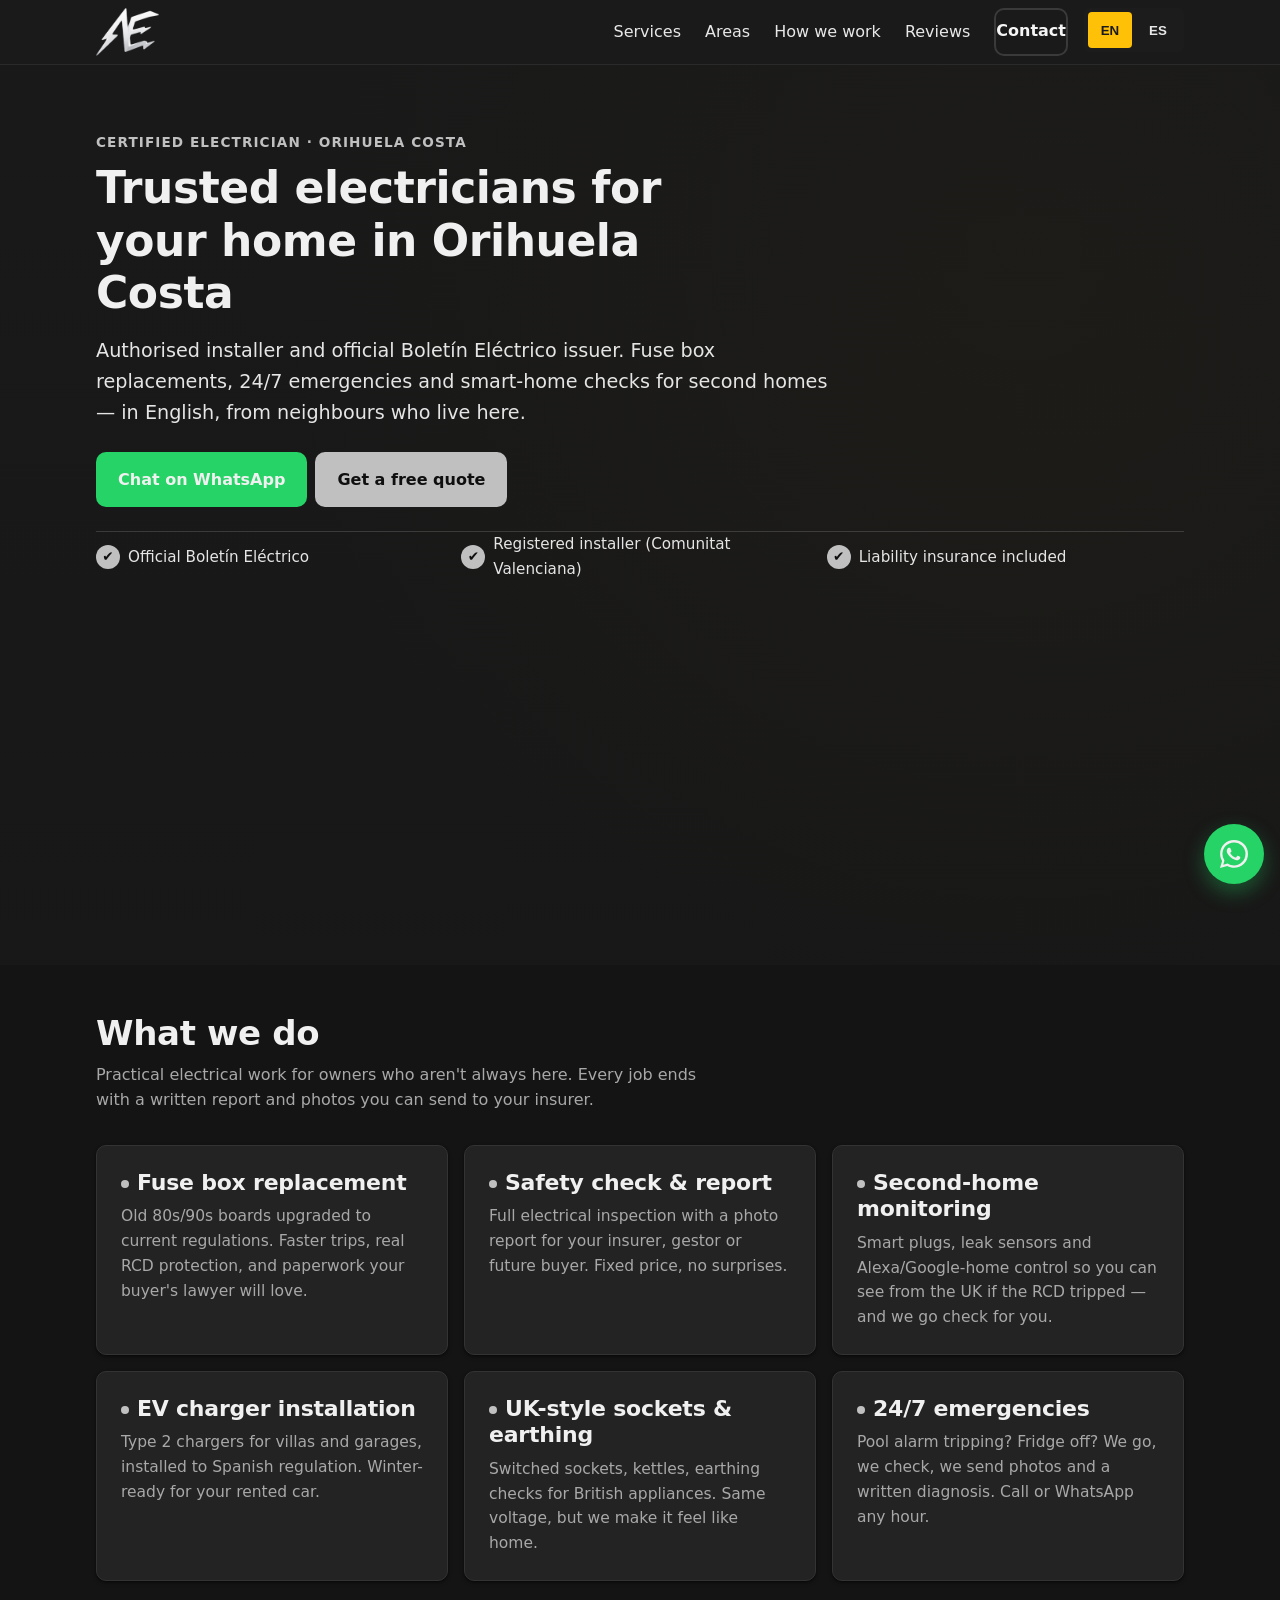
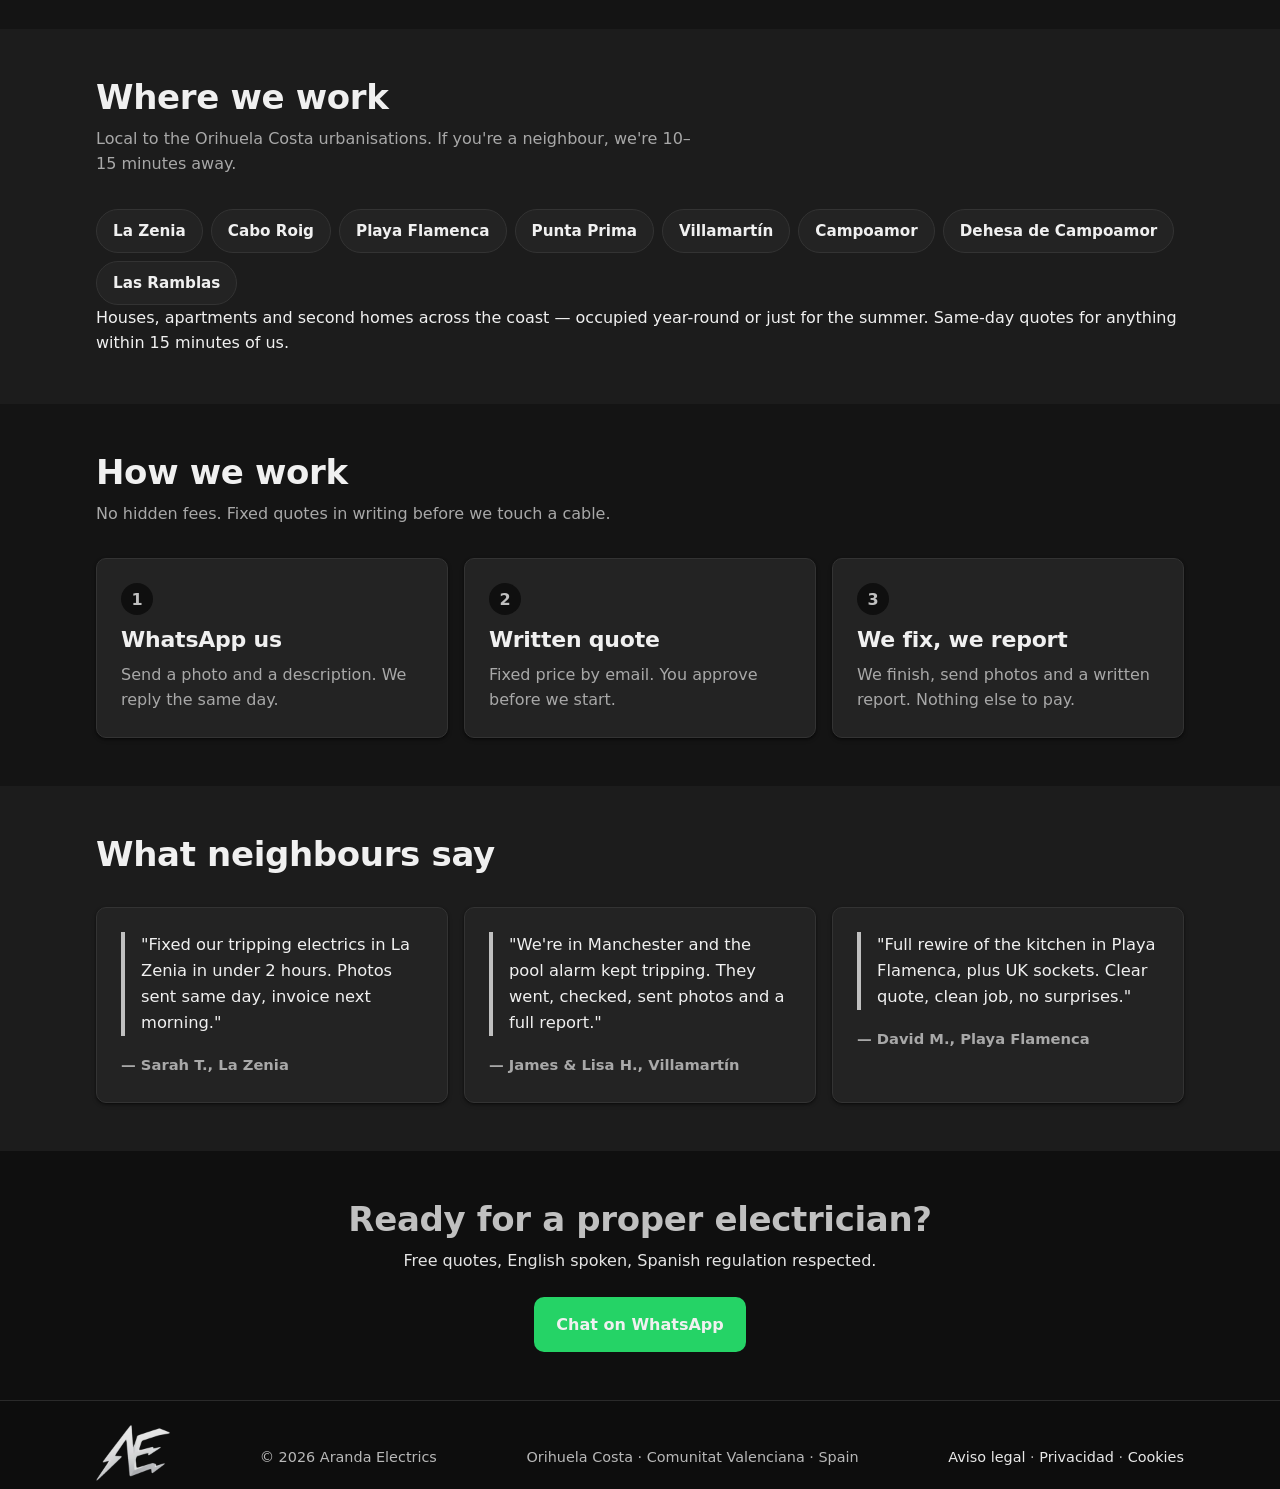
==== index.html @ 5e695c1e "1.0" ====
<!doctype html>
<html lang="en">
<head>
  <meta charset="utf-8">
  <meta name="viewport" content="width=device-width, initial-scale=1, viewport-fit=cover">
  <title>Aranda Electrics — Certified Electrician in Orihuela Costa</title>
  <meta name="description" content="Authorised electrician in Orihuela Costa. Boletín Eléctrico, fuse box replacement, 24/7 emergencies and smart-home checks for second homes. WhatsApp for a free quote.">
  <meta name="theme-color" content="#1A1A1A">
  <meta name="apple-mobile-web-app-capable" content="yes">
  <meta name="apple-mobile-web-app-status-bar-style" content="black-translucent">
  <meta name="apple-mobile-web-app-title" content="Aranda Electrics">
  <link rel="manifest" href="/manifest.webmanifest">
  <link rel="apple-touch-icon" href="/icons/apple-touch-icon.png">
  <link rel="icon" type="image/png" sizes="32x32" href="/assets/img/favicon-32.png">
  <link rel="icon" type="image/png" sizes="16x16" href="/assets/img/favicon-16.png">
  <link rel="icon" type="image/png" sizes="192x192" href="/assets/img/favicon-192.png">
  <link rel="icon" type="image/png" sizes="512x512" href="/assets/img/favicon-512.png">
  <link rel="canonical" href="https://arandaelectrics.com/">
  <link rel="alternate" hreflang="en" href="https://arandaelectrics.com/">
  <link rel="alternate" hreflang="es" href="https://arandaelectrics.com/es/">
  <link rel="alternate" hreflang="x-default" href="https://arandaelectrics.com/">
  <meta property="og:type" content="website">
  <meta property="og:title" content="Aranda Electrics — Certified Electrician in Orihuela Costa">
  <meta property="og:description" content="Boletín Eléctrico, fuse box replacement and 24/7 emergencies. Serving La Zenia, Cabo Roig, Playa Flamenca and more.">
  <meta property="og:url" content="https://arandaelectrics.com/">
  <link rel="stylesheet" href="css/styles.css">
</head>
<body>
  <a class="skip-link" href="#main" data-i18n="skip">Skip to content</a>
  <header class="site-header" role="banner">
    <div class="container header-inner">
      <a class="logo" href="/" aria-label="Aranda Electrics — home">
        <img class="logo-img" src="assets/img/logo-header.png" alt="Aranda Electrics" width="120" height="91" decoding="async">
      </a>
      <button class="menu-toggle" type="button" aria-expanded="false" aria-controls="primary-nav" aria-label="Toggle menu">
        <span class="menu-bar"></span><span class="menu-bar"></span><span class="menu-bar"></span>
      </button>
      <nav id="primary-nav" class="primary-nav" aria-label="Primary">
        <ul role="list">
          <li><a href="#services" data-i18n="nav.services">Services</a></li>
          <li><a href="#areas" data-i18n="nav.areas">Areas</a></li>
          <li><a href="#process" data-i18n="nav.process">How we work</a></li>
          <li><a href="#reviews" data-i18n="nav.reviews">Reviews</a></li>
          <li><a href="pages/contact.html" class="btn btn-outline" data-i18n="nav.contact">Contact</a></li>
        </ul>
        <div class="lang-switch" role="group" aria-label="Language">
          <button type="button" data-lang="en" class="is-active" aria-pressed="true">EN</button>
          <button type="button" data-lang="es" aria-pressed="false">ES</button>
        </div>
      </nav>
    </div>
  </header>
  <main id="main" role="main">
    <!-- HERO + CERTIFICACIONES ABOVE THE FOLD -->
        <section class="hero" aria-labelledby="hero-title">
      <div class="container hero-inner">
        <p class="eyebrow" data-i18n="hero.eyebrow">Certified electrician · Orihuela Costa · English spoken</p>
        <h1 id="hero-title" data-i18n="hero.title">Second home empty for months? Don&rsquo;t let the electrics surprise you.</h1>
        <p class="lead" data-i18n="hero.lead">
          Authorised installer and official <strong>Boletín Eléctrico</strong> issuer on the Orihuela Costa. Fuse box upgrades, 24/7 emergencies and smart-home checks for owners who aren&rsquo;t here — we fix it, and you get photos and a written report the same day.
        </p>
        <div class="hero-cta">
          <a class="btn btn-whatsapp" href="https://wa.me/34622099576?text=Hi%20Aranda%20Electrics%2C%20I%27d%20like%20a%20quote" target="_blank" rel="noopener" data-i18n="hero.ctaWhatsapp">Chat on WhatsApp</a>
          <a class="btn btn-primary" href="pages/contact.html" data-i18n="hero.ctaQuote">Get a free quote</a>
        </div>
        <ul class="certs" role="list" aria-label="Certifications">
          <li class="cert">
            <span class="cert-icon" aria-hidden="true">✔</span>
            <span data-i18n="certs.boletin">Official Boletín Eléctrico</span>
          </li>
          <li class="cert">
            <span class="cert-icon" aria-hidden="true">✔</span>
            <span data-i18n="certs.autonomo">Registered installer (Comunitat Valenciana)</span>
          </li>
          <li class="cert">
            <span class="cert-icon" aria-hidden="true">✔</span>
            <span data-i18n="certs.rc">Liability insurance included</span>
          </li>
        </ul>
      </div>
    </section>

    <!-- SERVICIOS -->
    <section id="services" class="section" aria-labelledby="services-title">
      <div class="container">
        <header class="section-head">
          <h2 id="services-title" data-i18n="services.title">What we do</h2>
          <p data-i18n="services.lead">Practical electrical work for owners who aren't always here. Every job ends with a written report and photos you can send to your insurer.</p>
        </header>
        <div class="grid grid-3">
          <article class="card">
            <h3 data-i18n="services.1.title">Fuse box replacement</h3>
            <p data-i18n="services.1.body">Old 80s/90s boards upgraded to current regulations. Faster trips, real RCD protection, and paperwork your buyer's lawyer will love.</p>
          </article>
          <article class="card">
            <h3 data-i18n="services.2.title">Safety check &amp; report</h3>
            <p data-i18n="services.2.body">Full electrical inspection with a photo report for your insurer, gestor or future buyer. Fixed price, no surprises.</p>
          </article>
          <article class="card">
            <h3 data-i18n="services.3.title">Second-home monitoring</h3>
            <p data-i18n="services.3.body">Smart plugs, leak sensors and alexa/google-home control so you can see from the UK if the RCD tripped — and we go check for you.</p>
          </article>
          <article class="card">
            <h3 data-i18n="services.4.title">EV charger installation</h3>
            <p data-i18n="services.4.body">Type 2 chargers for villas and garages, installed to Spanish regulation. Winter-ready for your rented car.</p>
          </article>
          <article class="card">
            <h3 data-i18n="services.5.title">UK-style sockets &amp; earthing</h3>
            <p data-i18n="services.5.body">Switched sockets, kettles, earthing checks for British appliances. Same voltage, but we make it feel like home.</p>
          </article>
          <article class="card">
            <h3 data-i18n="services.6.title">24/7 emergencies</h3>
            <p data-i18n="services.6.body">Pool alarm tripping? Fridge off? We go, we check, we send photos and a written diagnosis. Call or WhatsApp any hour.</p>
          </article>
        </div>
      </div>
    </section>
    <!-- ÁREAS -->
    <section id="areas" class="section section-alt" aria-labelledby="areas-title">
      <div class="container">
        <header class="section-head">
          <h2 id="areas-title" data-i18n="areas.title">Where we work</h2>
          <p data-i18n="areas.lead">Local to the Orihuela Costa urbanisations. If you're a neighbour, we're 10–15 minutes away.</p>
        </header>
        <ul class="area-chips" role="list">
          <li><span class="chip" data-i18n="areas.1">La Zenia</span></li>
          <li><span class="chip" data-i18n="areas.2">Cabo Roig</span></li>
          <li><span class="chip" data-i18n="areas.3">Playa Flamenca</span></li>
          <li><span class="chip" data-i18n="areas.4">Punta Prima</span></li>
          <li><span class="chip" data-i18n="areas.5">Villamartín</span></li>
          <li><span class="chip" data-i18n="areas.6">Campoamor</span></li>
          <li><span class="chip" data-i18n="areas.7">Dehesa de Campoamor</span></li>
          <li><span class="chip" data-i18n="areas.8">Las Ramblas</span></li>
        </ul>
        <p class="areas-support" data-i18n="areas.support">Houses, apartments and second homes across the coast — occupied year-round or just for the summer. Same-day quotes for anything within 15 minutes of us.</p>
      </div>
    </section>
    <!-- PROCESO -->
    <section id="process" class="section" aria-labelledby="process-title">
      <div class="container">
        <header class="section-head">
          <h2 id="process-title" data-i18n="process.title">How we work</h2>
          <p data-i18n="process.lead">No hidden fees. Fixed quotes in writing before we touch a cable.</p>
        </header>
        <ol class="steps">
          <li>
            <span class="step-num" aria-hidden="true">1</span>
            <h3 data-i18n="process.1.title">WhatsApp us</h3>
            <p data-i18n="process.1.body">Send a photo and a description. We reply the same day.</p>
          </li>
          <li>
            <span class="step-num" aria-hidden="true">2</span>
            <h3 data-i18n="process.2.title">Written quote</h3>
            <p data-i18n="process.2.body">Fixed price by email. You approve before we start.</p>
          </li>
          <li>
            <span class="step-num" aria-hidden="true">3</span>
            <h3 data-i18n="process.3.title">We fix, we report</h3>
            <p data-i18n="process.3.body">We finish, send photos and a written report. Nothing else to pay.</p>
          </li>
        </ol>
      </div>
    </section>
    <!-- TESTIMONIOS -->
    <section id="reviews" class="section section-alt" aria-labelledby="reviews-title">
      <div class="container">
        <header class="section-head">
          <h2 id="reviews-title" data-i18n="reviews.title">What neighbours say</h2>
        </header>
        <div class="grid grid-3">
          <article class="testimonial">
            <blockquote>"Fixed our tripping electrics in La Zenia in under 2 hours. Photos sent same day, invoice next morning."</blockquote>
            <footer><cite>— Sarah T., La Zenia</cite></footer>
          </article>
          <article class="testimonial">
            <blockquote>"We're in Manchester and the pool alarm kept tripping. They went, checked, sent photos and a full report."</blockquote>
            <footer><cite>— James &amp; Lisa H., Villamartín</cite></footer>
          </article>
          <article class="testimonial">
            <blockquote>"Full rewire of the kitchen in Playa Flamenca, plus UK sockets. Clear quote, clean job, no surprises."</blockquote>
            <footer><cite>— David M., Playa Flamenca</cite></footer>
          </article>
        </div>
      </div>
    </section>
    <!-- CTA FINAL -->
    <section class="section cta-band" aria-labelledby="cta-title">
      <div class="container cta-inner">
        <h2 id="cta-title" data-i18n="cta.title">Ready for a proper electrician?</h2>
        <p data-i18n="cta.lead">Free quotes, English spoken, Spanish regulation respected.</p>
        <a class="btn btn-whatsapp" href="https://wa.me/34622099576?text=Hi%20Aranda%20Electrics" target="_blank" rel="noopener" data-i18n="cta.whatsapp">Chat on WhatsApp</a>
      </div>
    </section>
  </main>
  <footer class="site-footer" role="contentinfo">
    <div class="container footer-inner">
        <img class="footer-logo" src="assets/img/logo-footer.png" alt="Aranda Electrics" width="168" height="127" loading="lazy" decoding="async">
      <p>&copy; <span id="year"></span> Aranda Electrics</p>
      <p data-i18n="footer.legal">Orihuela Costa · Comunitat Valenciana · Spain</p>
      <p class="footer-legal">
        <a href="pages/legal.html">Aviso legal</a> ·
        <a href="pages/privacy.html">Privacidad</a> ·
        <a href="pages/cookies.html">Cookies</a>
      </p>
    </div>
  </footer>
  <!-- Botón flotante WhatsApp (visible siempre) -->
  <a class="wa-float" href="https://wa.me/34622099576?text=Hi%20Aranda%20Electrics" target="_blank" rel="noopener" aria-label="Chat on WhatsApp">
    <svg viewBox="0 0 24 24" width="28" height="28" aria-hidden="true"><path fill="currentColor" d="M20.5 3.5A11.9 11.9 0 0 0 12 0C5.4 0 .1 5.3.1 11.9c0 2.1.6 4.2 1.7 6L0 24l6.3-1.7c1.7 1 3.7 1.5 5.7 1.5h.1c6.6 0 11.9-5.3 11.9-11.9 0-3.2-1.3-6.2-3.5-8.4zM12 21.8c-1.8 0-3.6-.5-5.1-1.4l-.4-.2-3.7 1 1-3.6-.2-.4a9.8 9.8 0 0 1-1.5-5.3c0-5.4 4.4-9.8 9.9-9.8 2.6 0 5.1 1 6.9 2.9a9.7 9.7 0 0 1 2.9 7c0 5.4-4.4 9.8-9.8 9.8zm5.4-7.3c-.3-.2-1.8-.9-2-1-.3-.1-.5-.2-.7.2s-.8 1-1 1.2c-.2.2-.4.2-.7.1-.3-.2-1.3-.5-2.4-1.5-.9-.8-1.5-1.8-1.7-2.1-.2-.3 0-.5.1-.6.1-.1.3-.4.5-.5.2-.2.2-.3.3-.5.1-.2 0-.4 0-.5 0-.1-.7-1.6-.9-2.2-.2-.6-.5-.5-.7-.5h-.6c-.2 0-.5.1-.8.4-.3.3-1 1-1 2.4 0 1.4 1 2.8 1.2 3 .2.2 2 3 4.8 4.2.7.3 1.2.5 1.6.6.7.2 1.3.2 1.8.1.6-.1 1.8-.7 2-1.4.2-.7.2-1.3.2-1.4-.1-.1-.3-.2-.6-.3z"/></svg>
  </a>
  <script src="js/i18n.js" defer></script>
  <script src="js/main.js" defer></script>
  <script type="application/ld+json">
  
  {
  "@context": "https://schema.org",
  "@type": "Electrician",
  "@id": "https://arandaelectrics.com/#business",
  "name": "Aranda Electrics",
  "url": "https://arandaelectrics.com",
  "logo": "https://arandaelectrics.com/assets/img/logo-header.png",
  "image": "https://arandaelectrics.com/assets/img/logo-header.png",
  "telephone": "+34600000000",
  "priceRange": "€€",
  "currenciesAccepted": "EUR",
  "paymentAccepted": "Cash, Credit Card, Bank Transfer",
  "address": {
    "@type": "PostalAddress",
    "addressLocality": "Orihuela Costa",
    "addressRegion": "Comunitat Valenciana",
    "addressCountry": "ES"
  },
  "areaServed": [
    {"@type": "Place", "name": "Orihuela Costa"},
    {"@type": "Place", "name": "La Zenia"},
    {"@type": "Place", "name": "Cabo Roig"},
    {"@type": "Place", "name": "Playa Flamenca"},
    {"@type": "Place", "name": "Punta Prima"},
    {"@type": "Place", "name": "Villamartín"},
    {"@type": "Place", "name": "Campoamor"},
    {"@type": "Place", "name": "Dehesa de Campoamor"},
    {"@type": "Place", "name": "Las Ramblas"}
  ],
  "openingHoursSpecification": [
    {
      "@type": "OpeningHoursSpecification",
      "dayOfWeek": ["Monday","Tuesday","Wednesday","Thursday","Friday","Saturday","Sunday"],
      "opens": "00:00",
      "closes": "23:59"
    }
  ],
  "hasOfferCatalog": {
    "@type": "OfferCatalog",
    "name": "Electrical services",
    "itemListElement": [
      {"@type": "Offer", "itemOffered": {"@type": "Service", "name": "Boletín Eléctrico (official electrical certificate)"}},
      {"@type": "Offer", "itemOffered": {"@type": "Service", "name": "Fuse box replacement and upgrades"}},
      {"@type": "Offer", "itemOffered": {"@type": "Service", "name": "24/7 emergency electrician"}},
      {"@type": "Offer", "itemOffered": {"@type": "Service", "name": "Smart-home installation and checks"}},
      {"@type": "Offer", "itemOffered": {"@type": "Service", "name": "Property checks for absent owners"}}
    ]
  },
  "sameAs": []
}
  
  </script>
</body>
</html>
---- css/styles.css ----
/* ========================================================
   Aranda Electrics — styles.css
   Mobile-first. Variables de color. Sin frameworks.
   ======================================================== */
/* ---------- RESET + TOKENS ---------- */
*, *::before, *::after { box-sizing: border-box; }
* { margin: 0; }
:root {
  /* Marca (acento metálico sobre carbón) */
  --brand-yellow: #C0C0C0;
  --brand-yellow-dark: #8C8C8C;
  --brand-carbon: #0F0F0F;
  --brand-carbon-2: #1A1A1A;
  /* Neutros (tema gris oscuro) */
  --c-bg: #141414;
  --c-bg-alt: #1C1C1C;
  --c-surface: #232323;
  --c-surface-2: #2A2A2A;
  --c-text: #F0F0F0;
  --c-text-muted: #A8A8A8;
  --c-border: #333333;
  --c-ink: #0E0E0E;
  /* Funcionales */
  --c-whatsapp: #25D366;
  --c-whatsapp-dark: #1EBE57;
  --c-error: #FF6B6B;
  /* Tipografía */
  --font-base: system-ui, -apple-system, "Segoe UI", Roboto, "Helvetica Neue", Arial, sans-serif;
  --fs-h1: clamp(1.75rem, 1.2rem + 2.4vw, 2.75rem);
  --fs-h2: clamp(1.5rem, 1.1rem + 1.6vw, 2.125rem);
  --fs-h3: clamp(1.125rem, 1rem + 0.65vw, 1.375rem);
  --fs-body: 1rem;
  --fs-lead: clamp(1.05rem, 1rem + 0.35vw, 1.2rem);
  --lh: 1.6;
  /* Espaciados */
  --space-1: 0.5rem;
  --space-2: 1rem;
  --space-3: 1.5rem;
  --space-4: 2rem;
  --space-5: 3rem;
  --space-6: 4rem;
  /* Layout */
  --radius: 10px;
  --radius-sm: 6px;
  --shadow-sm: 0 1px 2px rgba(0,0,0,.4), 0 2px 4px rgba(0,0,0,.3);
  --shadow-md: 0 4px 12px rgba(0,0,0,.5);
  --maxw: 1120px;
  /* Foco accesible (gris metálico) */
  --focus-ring: 0 0 0 3px rgba(192,192,192,.55);
}

html { scroll-behavior: smooth; }
body {
  font-family: var(--font-base);
  font-size: var(--fs-body);
  line-height: var(--lh);
  color: var(--c-text);
  background: var(--c-bg);
  -webkit-font-smoothing: antialiased;
}
img, svg { display: block; max-width: 100%; height: auto; }
h1, h2, h3 { line-height: 1.2; letter-spacing: -0.01em; }
h1 { font-size: var(--fs-h1); }
h2 { font-size: var(--fs-h2); }
h3 { font-size: var(--fs-h3); }
a { color: inherit; text-decoration: none; }
a:hover { text-decoration: underline; }
ul[role="list"], ol[role="list"] { list-style: none; padding: 0; }
/* ---------- ACCESIBILIDAD ---------- */
.skip-link {
  position: absolute; left: -999px; top: 0;
  background: var(--brand-carbon); color: var(--c-text);
  padding: .75rem 1rem; z-index: 100;
  border-radius: 0 0 var(--radius-sm) 0;
}
.skip-link:focus { left: 0; }
:focus-visible {
  outline: none;
  box-shadow: var(--focus-ring);
  border-radius: var(--radius-sm);
}
@media (prefers-reduced-motion: reduce) {
  *, *::before, *::after {
    animation-duration: 0.001ms !important;
    transition-duration: 0.001ms !important;
    scroll-behavior: auto !important;
  }
}
/* ---------- LAYOUT ---------- */
.container {
  width: 100%;
  max-width: var(--maxw);
  padding: 0 var(--space-2);
  margin: 0 auto;
}
.section { padding: var(--space-5) 0; }
.section-alt { background: var(--c-bg-alt); }
.section-head { margin-bottom: var(--space-4); }
.section-head h2 { margin-bottom: var(--space-1); }
.section-head p { color: var(--c-text-muted); max-width: 60ch; }
/* ---------- HEADER ---------- */
.site-header {
  position: sticky; top: 0; z-index: 50;
  background: var(--c-surface);
  border-bottom: 1px solid var(--c-border);
}
.header-inner {
  display: flex; align-items: center; justify-content: space-between;
  gap: var(--space-2);
  min-height: 64px;
}
.logo {
  display: inline-flex; align-items: center; gap: .5rem;
  color: var(--c-text); text-decoration: none;
}
.logo-text { font-size: 1.05rem; letter-spacing: -0.01em; }
.logo-text strong { font-weight: 700; }
.logo:hover { text-decoration: none; }
.menu-toggle {
  display: inline-flex; flex-direction: column; justify-content: center; gap: 4px;
  width: 44px; height: 44px;
  background: var(--c-surface); border: 1px solid var(--c-border); border-radius: var(--radius-sm);
  cursor: pointer; padding: 0 10px;
}
.menu-bar { display: block; height: 2px; background: var(--c-text); border-radius: 1px; }
.menu-toggle[aria-expanded="true"] .menu-bar:nth-child(1) { transform: translateY(6px) rotate(45deg); }
.menu-toggle[aria-expanded="true"] .menu-bar:nth-child(2) { opacity: 0; }
.menu-toggle[aria-expanded="true"] .menu-bar:nth-child(3) { transform: translateY(-6px) rotate(-45deg); }
.primary-nav {
  display: none;
  flex-direction: column; gap: var(--space-2);
  padding: var(--space-2) 0;
  border-top: 1px solid var(--c-border);
}
.primary-nav.is-open { display: flex; }
.primary-nav ul { display: flex; flex-direction: column; gap: var(--space-1); }
.primary-nav a { padding: .6rem .25rem; display: block; }
.lang-switch {
  display: inline-flex; gap: .25rem; padding: .25rem;
  background: var(--c-bg-alt); border-radius: var(--radius-sm); align-self: flex-start;
}
.lang-switch button {
  min-width: 44px; min-height: 36px; padding: 0 .5rem;
  border: none; background: transparent; font-weight: 600; cursor: pointer;
  border-radius: 4px; color: var(--c-text-muted);
}
.lang-switch button[aria-pressed="true"] {
  background: var(--brand-carbon); color: var(--brand-yellow);
}
@media (min-width: 960px) {
  .menu-toggle { display: none; }
  .primary-nav {
    display: flex !important; flex-direction: row; align-items: center;
    border-top: 0; padding: 0;
  }
  .primary-nav ul { flex-direction: row; gap: var(--space-3); align-items: center; }
  .primary-nav a { padding: .5rem 0; }
}
/* ---------- HERO ---------- */
.hero {
  background:
    linear-gradient(180deg, rgba(26,26,26,.92), rgba(26,26,26,.78)),
    radial-gradient(circle at 80% 20%, rgba(255,193,7,.15), transparent 60%),
    var(--brand-carbon);
  color: var(--c-text);
  padding: var(--space-5) 0 var(--space-5);
}
.eyebrow {
  display: inline-block;
  font-size: .85rem; font-weight: 600; letter-spacing: .08em; text-transform: uppercase;
  color: var(--brand-yellow);
  margin-bottom: var(--space-1);
}
.hero h1 { max-width: 22ch; margin-bottom: var(--space-2); }
.lead {
  font-size: var(--fs-lead);
  color: #E5E5E5;
  max-width: 60ch;
  margin-bottom: var(--space-3);
}
.lead strong { color: var(--brand-yellow); }
.hero-cta {
  display: flex; flex-wrap: wrap; gap: var(--space-1);
  margin-bottom: var(--space-3);
}
.certs {
  display: grid; gap: var(--space-1);
  padding-top: var(--space-3);
  border-top: 1px solid rgba(255,255,255,.15);
}
.cert {
  display: flex; align-items: center; gap: .5rem;
  color: #E5E5E5; font-size: .95rem;
}
.cert-icon {
  display: inline-flex; align-items: center; justify-content: center;
  width: 24px; height: 24px; border-radius: 50%;
  background: var(--brand-yellow); color: var(--brand-carbon);
  font-size: .85rem; font-weight: 700; flex: 0 0 24px;
}
@media (min-width: 640px) {
  .certs { grid-template-columns: repeat(3, 1fr); }
}
@media (min-width: 960px) {
  .hero { padding: var(--space-6) 0; }
}
/* ---------- BOTONES ---------- */
.btn {
  display: inline-flex; align-items: center; justify-content: center;
  min-height: 48px; padding: .8rem 1.25rem;
  border-radius: var(--radius);
  font-weight: 700; font-size: 1rem;
  border: 2px solid transparent;
  cursor: pointer;
  transition: transform .12s ease, background .12s ease, color .12s ease;
  text-decoration: none;
}
.btn:hover { text-decoration: none; transform: translateY(-1px); }
.btn-primary {
  background: var(--brand-yellow);
  color: var(--brand-carbon);
}
.btn-primary:hover { background: var(--brand-yellow-dark); }
.btn-whatsapp {
  background: var(--c-whatsapp);
  color: var(--c-text);
}
.btn-whatsapp:hover { background: var(--c-whatsapp-dark); }
.btn-outline {
  background: transparent; color: var(--c-text);
  border-color: var(--c-border);
}
.btn-outline:hover { border-color: var(--c-text); }
/* ---------- CARDS (Servicios) ---------- */
.grid { display: grid; gap: var(--space-2); }
.grid-3 { grid-template-columns: 1fr; }
@media (min-width: 640px) { .grid-3 { grid-template-columns: repeat(2, 1fr); } }
@media (min-width: 960px) { .grid-3 { grid-template-columns: repeat(3, 1fr); } }
.card {
  background: var(--c-surface);
  border: 1px solid var(--c-border);
  border-radius: var(--radius);
  padding: var(--space-3);
  box-shadow: var(--shadow-sm);
  transition: box-shadow .15s ease, transform .15s ease;
}
.card:hover { box-shadow: var(--shadow-md); transform: translateY(-2px); }
.card h3 { margin-bottom: var(--space-1); }
.card p { color: var(--c-text-muted); font-size: .97rem; }
.card h3::before {
  content: ""; display: inline-block;
  width: 8px; height: 8px; border-radius: 50%;
  background: var(--brand-yellow);
  margin-right: .5rem; vertical-align: middle;
}
/* ---------- CHIPS (Áreas) ---------- */
.area-chips {
  display: flex; flex-wrap: wrap; gap: var(--space-1);
}
.chip {
  display: inline-block; padding: .55rem 1rem;
  background: var(--c-surface); border: 1px solid var(--c-border);
  border-radius: 999px; font-size: .95rem; font-weight: 600;
  color: var(--c-text);
}
/* ---------- STEPS (Proceso) ---------- */
.steps {
  display: grid; gap: var(--space-2);
  list-style: none; padding: 0;
  counter-reset: step;
}
.steps li {
  position: relative;
  background: var(--c-surface); border: 1px solid var(--c-border);
  border-radius: var(--radius); padding: var(--space-3);
  box-shadow: var(--shadow-sm);
}
.step-num {
  display: inline-flex; align-items: center; justify-content: center;
  width: 32px; height: 32px; border-radius: 50%;
  background: var(--brand-carbon); color: var(--brand-yellow);
  font-weight: 700; margin-bottom: var(--space-1);
}
.steps h3 { margin: .25rem 0 var(--space-1); }
.steps p { color: var(--c-text-muted); }
@media (min-width: 960px) { .steps { grid-template-columns: repeat(3, 1fr); } }
/* ---------- TESTIMONIOS ---------- */
.testimonial {
  background: var(--c-surface); border: 1px solid var(--c-border);
  border-radius: var(--radius); padding: var(--space-3);
  box-shadow: var(--shadow-sm);
}
.testimonial blockquote {
  font-size: 1.02rem; color: var(--c-text);
  margin: 0 0 var(--space-2);
  padding-left: var(--space-2);
  border-left: 4px solid var(--brand-yellow);
}
.testimonial cite {
  font-style: normal; font-weight: 600; color: var(--c-text-muted); font-size: .92rem;
}
/* ---------- CTA BAND ---------- */
.cta-band {
  background: var(--brand-carbon); color: var(--c-text);
  text-align: center;
}
.cta-band h2 { color: var(--brand-yellow); margin-bottom: var(--space-1); }
.cta-band p { color: #E5E5E5; margin-bottom: var(--space-3); }
/* ---------- FOOTER ---------- */
.site-footer {
  background: #111; color: #CCC;
  padding: var(--space-3) 0;
  font-size: .9rem;
}
.footer-inner {
  display: flex; flex-wrap: wrap; gap: var(--space-1);
  align-items: center; justify-content: space-between;
}
/* ---------- WHATSAPP FLOTANTE ---------- */
.wa-float {
  position: fixed; right: 1rem; bottom: 1rem; z-index: 60;
  width: 60px; height: 60px; border-radius: 50%;
  background: var(--c-whatsapp); color: var(--c-text);
  display: inline-flex; align-items: center; justify-content: center;
  box-shadow: 0 8px 20px rgba(37,211,102,.35), 0 2px 6px rgba(0,0,0,.2);
  transition: transform .15s ease, background .15s ease;
}
.wa-float:hover { transform: scale(1.06); background: var(--c-whatsapp-dark); text-decoration: none; }
.wa-float:focus-visible { box-shadow: 0 0 0 4px rgba(37,211,102,.5); }
/* ---------- UTILIDADES ---------- */
.visually-hidden {
  position: absolute !important; width: 1px; height: 1px;
  padding: 0; margin: -1px; overflow: hidden; clip: rect(0,0,0,0);
  white-space: nowrap; border: 0;
}
/* ========================================================
   CONTACTO — formulario + layout
   ======================================================== */
.contact-layout {
  display: grid;
  gap: var(--space-3);
  align-items: start;
}
@media (min-width: 960px) {
  .contact-layout {
    grid-template-columns: 1fr 380px;
  }
  /* Form a la izq, quick-contact a la derecha */
  .contact-form { grid-column: 1; }
  .contact-quick { grid-column: 2; grid-row: 1; }
}
/* --- Bloque rápido (WhatsApp / llamar) --- */
.contact-quick {
  background: var(--c-bg-alt);
  border: 1px solid var(--c-border);
  border-radius: var(--radius);
  padding: var(--space-3);
  display: flex;
  flex-direction: column;
  gap: var(--space-2);
}
.contact-quick h2 { font-size: 1.15rem; margin-bottom: var(--space-1); }
.contact-big-btn { width: 100%; min-height: 52px; }
.contact-note {
  margin-top: var(--space-1);
  font-size: .9rem;
  color: var(--c-text-muted);
  text-align: center;
}
/* --- Formulario --- */
.contact-form {
  background: var(--c-surface);
  border: 1px solid var(--c-border);
  border-radius: var(--radius);
  padding: var(--space-3);
  box-shadow: var(--shadow-sm);
  display: flex;
  flex-direction: column;
  gap: var(--space-2);
}
.form-row {
  display: grid;
  gap: var(--space-2);
  grid-template-columns: 1fr;
}
@media (min-width: 640px) {
  .form-row { grid-template-columns: 1fr 1fr; }
}
.form-field {
  display: flex;
  flex-direction: column;
  gap: .35rem;
}
.form-field label {
  font-weight: 600;
  font-size: .95rem;
  color: var(--c-text);
}
.form-field input,
.form-field select,
.form-field textarea {
  width: 100%;
  min-height: 44px;
  padding: .7rem .85rem;
  border: 1px solid var(--c-border);
  border-radius: var(--radius-sm);
  font: inherit;
  font-size: 1rem;
  color: var(--c-text);
  background: var(--c-surface);
  transition: border-color .12s ease, box-shadow .12s ease;
}
.form-field textarea { min-height: 120px; resize: vertical; }
.form-field input:focus,
.form-field select:focus,
.form-field textarea:focus {
  outline: none;
  border-color: var(--brand-carbon);
  box-shadow: var(--focus-ring);
}
/* Estado inválido */
.form-field input.is-invalid,
.form-field select.is-invalid,
.form-field textarea.is-invalid {
  border-color: var(--c-error);
  background: #2A1A1A;
}
.form-field input.is-invalid:focus,
.form-field select.is-invalid:focus,
.form-field textarea.is-invalid:focus {
  box-shadow: 0 0 0 3px rgba(198,40,40,.35);
}
.form-error {
  color: var(--c-error);
  font-size: .85rem;
  font-weight: 600;
}
.form-hint {
  color: var(--c-text-muted);
  font-size: .85rem;
}
/* Status + submit */
.form-status {
  min-height: 1.2em;
  font-size: .95rem;
  color: var(--c-text);
}
.form-status:empty { display: none; }
.form-submit {
  align-self: flex-start;
}
.form-legal {
  font-size: .82rem;
  color: var(--c-text-muted);
}
/* ========================================================
   HEADER OSCURO — alineado con logo metálico
   ======================================================== */
.site-header {
  background: #1A1A1A;
  color: #F5F5F5;
  border-bottom: 1px solid #2A2A2A;
}
.site-header .logo { color: #F5F5F5; }
.site-header .logo-text { color: #F5F5F5; }
.site-header .logo-text strong { color: #FFFFFF; }
/* El logo ahora es <img>, no <svg> inline */
.site-header .logo-img {
  display: block;
  height: 40px;
  width: auto;
}
@media (min-width: 640px) {
  .site-header .logo-img { height: 48px; }
}
/* Nav links claros */
.site-header .primary-nav a {
  color: #E8E8E8;
}
.site-header .primary-nav a:hover,
.site-header .primary-nav a:focus-visible {
  color: #FFC107;
}
/* Botón "Contact" del header: outline claro → amarillo al hover */
.site-header .primary-nav .btn-outline {
  border-color: #3A3A3A;
  color: #F5F5F5;
  background: transparent;
}
.site-header .primary-nav .btn-outline:hover,
.site-header .primary-nav .btn-outline:focus-visible {
  background: #FFC107;
  color: #1A1A1A;
  border-color: #FFC107;
}
/* Hamburger en blanco */
.site-header .menu-toggle { color: #F5F5F5; }
.site-header .menu-toggle .menu-bar { background: currentColor; }
/* Lang switch sobre oscuro */
.site-header .lang-switch { border-color: #3A3A3A; }
.site-header .lang-switch button {
  color: #E8E8E8;
  background: transparent;
}
.site-header .lang-switch button:hover { color: #FFC107; }
.site-header .lang-switch button.is-active {
  background: #FFC107;
  color: #1A1A1A;
}
/* Foco visible sobre header oscuro */
.site-header a:focus-visible,
.site-header button:focus-visible {
  outline: 2px solid #FFC107;
  outline-offset: 3px;
  box-shadow: none;
}
/* Panel móvil desplegado: fondo coherente (oscuro) */
@media (max-width: 959px) {
  .site-header .primary-nav.is-open {
    background: #1A1A1A;
    border-top: 1px solid #2A2A2A;
  }
}
/* Footer negro + logo metálico */
.site-footer {
  background: #0D0D0D;
  color: #B8B8B8;
  border-top: 1px solid #2A2A2A;
}
.site-footer .footer-logo {
  display: block;
  height: 56px;
  width: auto;
  margin-bottom: var(--space-1);
  opacity: .92;
}
.site-footer a { color: #E8E8E8; }
.site-footer a:hover,
.site-footer a:focus-visible { color: #FFC107; }
/* ============================================================
   MOBILE VANGUARD — overrides añadidos al final (idempotente)
   Safe-area, tap targets 44px, touch-action, iOS input zoom,
   hero 100dvh, scroll-padding con header sticky.
   Se puede borrar entero sin afectar al resto del CSS.
   ============================================================ */
/* 1. Feedback táctil limpio (sin flash azul al tocar en iOS/Android) */
a,
button,
.btn,
.chip,
.menu-toggle,
.lang-switch button {
  -webkit-tap-highlight-color: transparent;
  touch-action: manipulation;
}
/* 2. Safe-area iOS/notch: el header sticky respeta la barra de estado */
.site-header {
  padding-top: env(safe-area-inset-top, 0);
  padding-left: env(safe-area-inset-left, 0);
  padding-right: env(safe-area-inset-right, 0);
}
.site-footer {
  padding-bottom: env(safe-area-inset-bottom, 0);
  padding-left: env(safe-area-inset-left, 0);
  padding-right: env(safe-area-inset-right, 0);
}
/* 3. Saltos desde anclas: que el header sticky no tape el título */
html {
  scroll-padding-top: calc(64px + env(safe-area-inset-top, 0));
  -webkit-text-size-adjust: 100%;
  text-size-adjust: 100%;
}
/* 4. Inputs en iOS: forzar 16px para que NO haga auto-zoom al enfocar.
      El !important es el único justificado: si algún selector gana
      especificidad y baja a <16px, iOS rompe el layout con un zoom. */
.form-field input,
.form-field select,
.form-field textarea {
  font-size: 16px !important;
  min-height: 44px;
}
/* 5. Hero: 100dvh real (fallback 100vh para navegadores viejos) */
.hero {
  min-height: 100vh;
  min-height: 100dvh;
}
/* 6. En móvil (<640px): tap targets cómodos y legibles al pulgar */
@media (max-width: 639px) {
  /* Menú lateral: cada link con 44px de alto mínimo (Apple HIG / WCAG 2.5.5) */
  .primary-nav a {
    padding: .75rem 1rem;
    min-height: 44px;
    display: flex;
    align-items: center;
  }
  /* Botón hamburguesa: 44×44 táctil, sin tocar su diseño visual */
  .menu-toggle {
    min-width: 44px;
    min-height: 44px;
    display: inline-flex;
    align-items: center;
    justify-content: center;
    padding: .5rem;
  }
  /* Lang-switch: dos botones EN/ES con 44px de alto */
  .lang-switch button {
    min-height: 44px;
    min-width: 44px;
    padding: .5rem .75rem;
  }
  /* Botones principales: pulgar en movimiento */
  .btn {
    padding: .85rem 1.1rem;
    font-size: 1rem;
    min-height: 48px;
    display: inline-flex;
    align-items: center;
    justify-content: center;
  }
  /* Chips de áreas: cómodos de tocar si en algún momento son links */
  .chip {
    min-height: 36px;
    display: inline-flex;
    align-items: center;
    padding: .45rem .85rem;
  }
  /* H1 con más aire para leer en 6.1" sin apretar */
  .hero h1 {
    max-width: 20ch;
    line-height: 1.15;
  }
  /* CTAs del hero a todo el ancho: más conversion-friendly al pulgar */
  .hero-cta {
    display: flex;
    flex-direction: column;
    gap: .75rem;
  }
  .hero-cta .btn {
    width: 100%;
  }
}
/* ============================================================
   Bloque legal — <details> desplegable
   (datos del titular/responsable en legal.html y privacy.html)
   ============================================================ */
.legal-details {
  margin: var(--space-2) 0 var(--space-3);
  padding: var(--space-2) var(--space-3);
  background: var(--c-surface);
  border: 1px solid var(--c-border);
  border-radius: 8px;
  color: var(--c-text);
}
.legal-details > summary {
  /* Quitamos el triángulo por defecto solo cuando el navegador lo permite
     (list-style en summary está soportado en todos los modernos salvo Safari<15) */
  list-style: none;
  cursor: pointer;
  user-select: none;
  font-weight: 600;
  padding: var(--space-1) 0;
  position: relative;
  padding-left: 1.5rem;      /* espacio para la flecha custom */
  transition: color 120ms linear;
}
/* En Safari antiguos quitamos el triángulo con ::-webkit-details-marker */
.legal-details > summary::-webkit-details-marker { display: none; }
/* Flecha custom (triángulo rectángulo pintado con border) */
.legal-details > summary::before {
  content: "";
  position: absolute;
  left: 0;
  top: 50%;
  transform: translateY(-50%) rotate(0deg);
  width: 0;
  height: 0;
  border-top: 5px solid transparent;
  border-bottom: 5px solid transparent;
  border-left: 7px solid var(--c-text-muted);
  transition: transform 180ms ease, border-left-color 120ms linear;
}
/* Al abrir, la flecha rota 90° */
.legal-details[open] > summary::before {
  transform: translateY(-50%) rotate(90deg);
  border-left-color: var(--c-text);
}
/* Hover y foco visibles (accesibilidad) */
.legal-details > summary:hover { color: var(--c-text); }
.legal-details > summary:hover::before { border-left-color: var(--c-text); }
.legal-details > summary:focus-visible {
  outline: 2px solid var(--brand-yellow);
  outline-offset: 4px;
  border-radius: 4px;
}
/* Separación con el contenido desplegado */
.legal-details > ul,
.legal-details > ol {
  margin: var(--space-2) 0 0;
  padding-left: 1.5rem;
}
.legal-details > ul li,
.legal-details > ol li {
  margin-bottom: var(--space-1);
}
/* Respeto a usuarios con reduce-motion: sin transición de flecha */
@media (prefers-reduced-motion: reduce) {
  .legal-details > summary,
  .legal-details > summary::before {
    transition: none;
  }
}
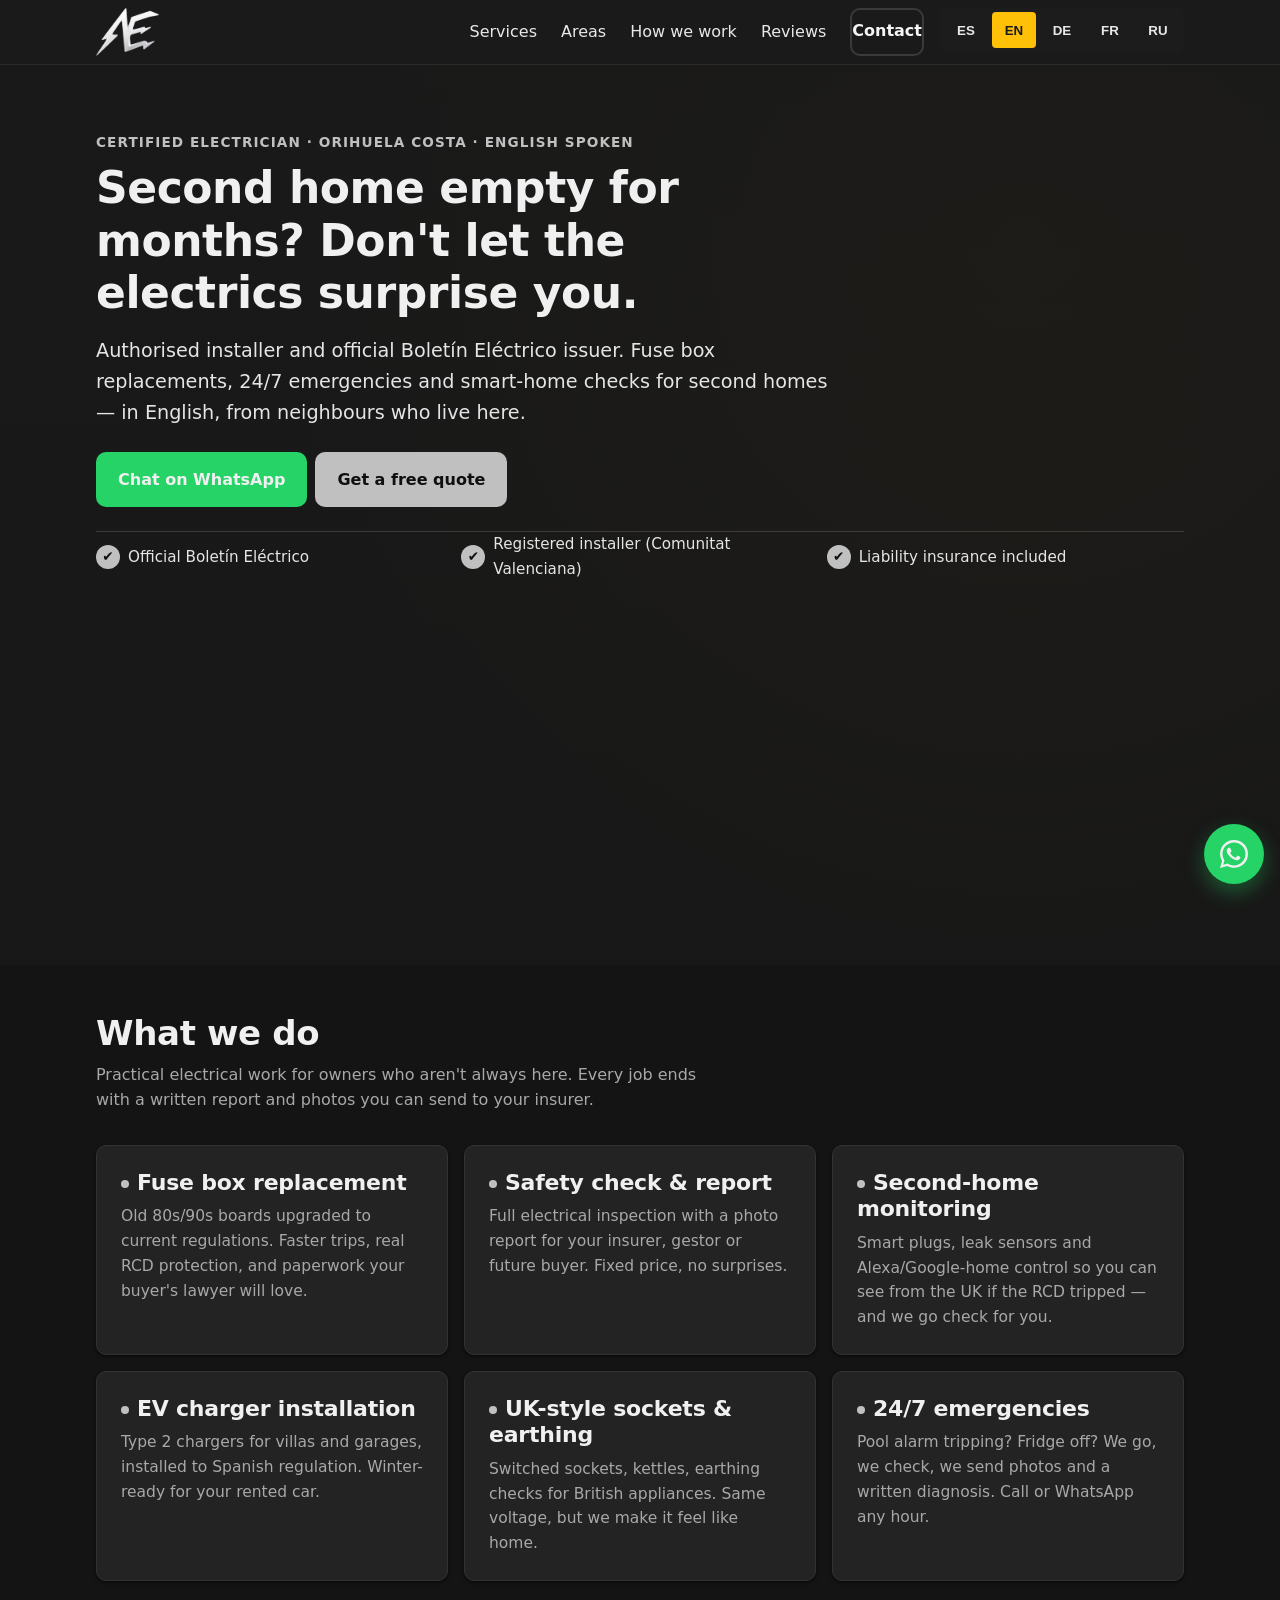
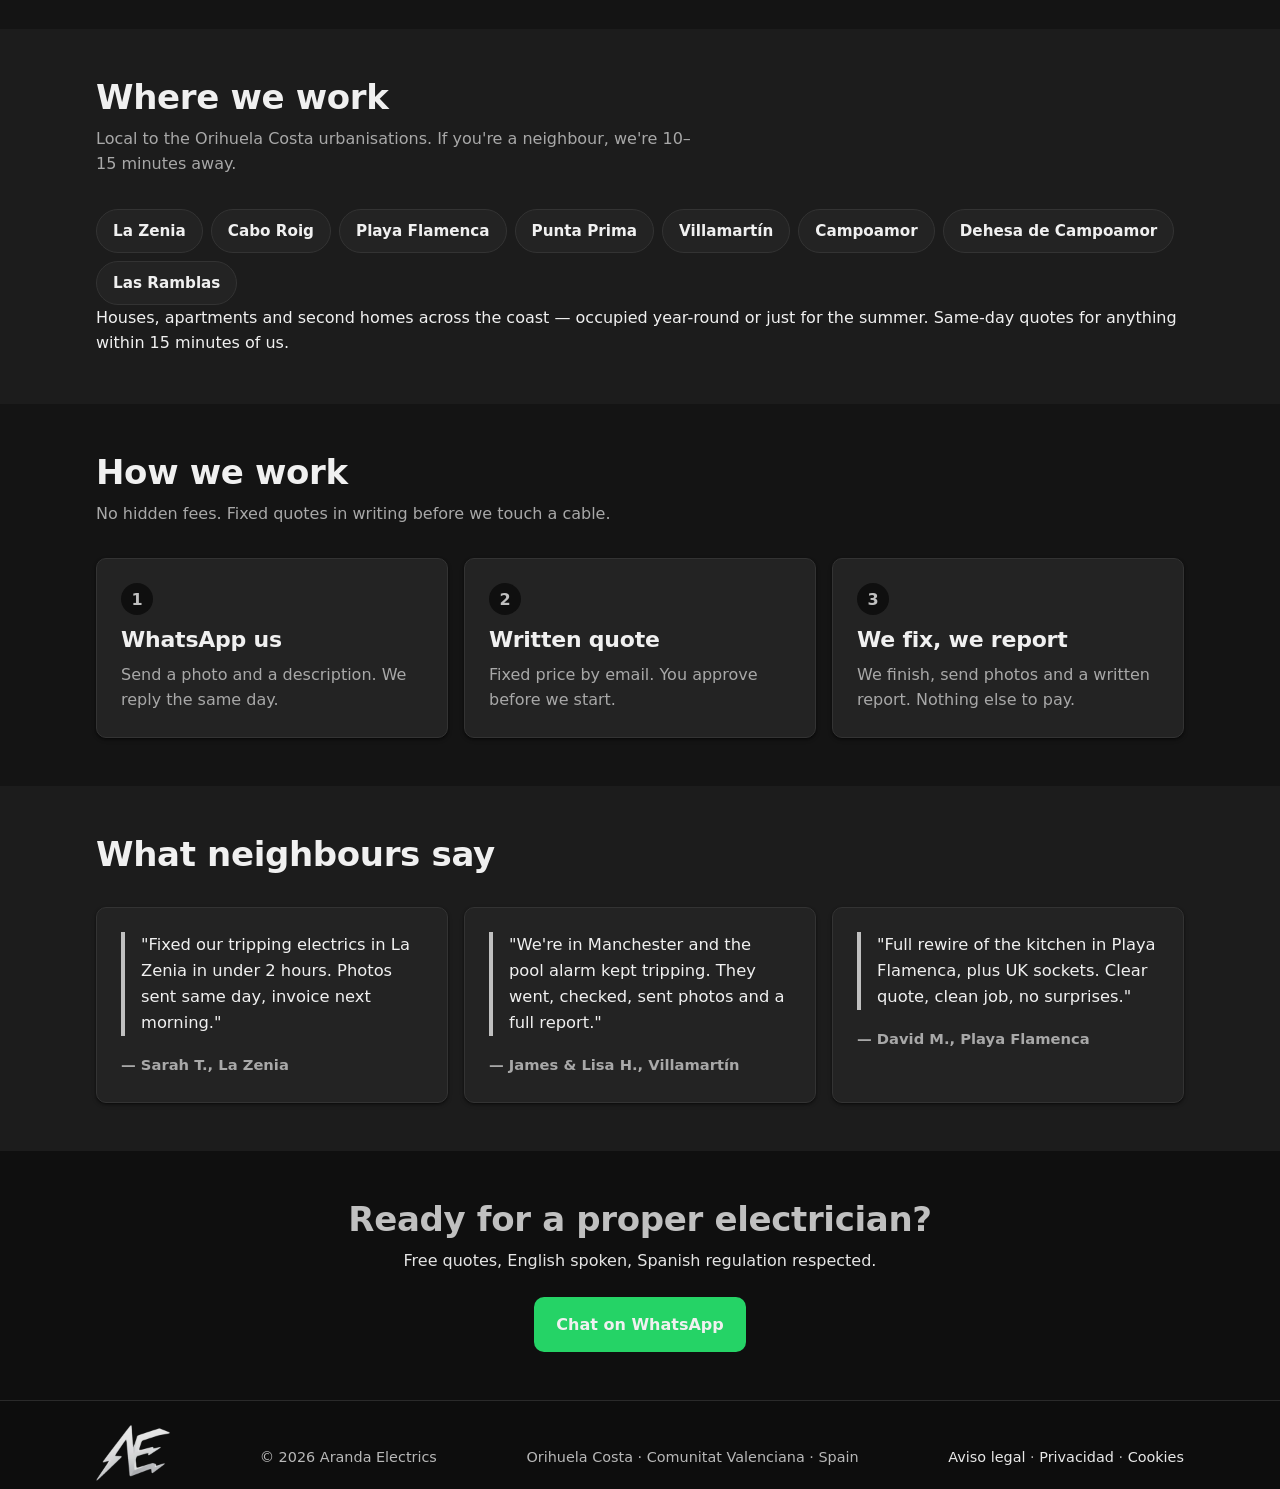
==== commit e4ff2121: "as" ====
--- a/index.html
+++ b/index.html
@@ -44,8 +44,21 @@
           <li><a href="pages/contact.html" class="btn btn-outline" data-i18n="nav.contact">Contact</a></li>
         </ul>
         <div class="lang-switch" role="group" aria-label="Language">
-          <button type="button" data-lang="en" class="is-active" aria-pressed="true">EN</button>
           <button type="button" data-lang="es" aria-pressed="false">ES</button>
+          <button type="button" data-lang="en" aria-pressed="true">EN</button>
+          <button type="button" data-lang="de" aria-pressed="false">DE</button>
+          <button type="button" data-lang="fr" aria-pressed="false">FR</button>
+          <button type="button" data-lang="ru" aria-pressed="false">RU</button>
+        </div>
+        <div class="lang-switch-mobile">
+          <label for="lang-select" class="visually-hidden" data-i18n="skip">Language</label>
+          <select id="lang-select" data-lang-select aria-label="Language">
+            <option value="es">ES — Español</option>
+            <option value="en">EN — English</option>
+            <option value="de">DE — Deutsch</option>
+            <option value="fr">FR — Français</option>
+            <option value="ru">RU — Русский</option>
+          </select>
         </div>
       </nav>
     </div>
--- a/css/styles.css
+++ b/css/styles.css
@@ -6,6 +6,7 @@
 *, *::before, *::after { box-sizing: border-box; }
 * { margin: 0; }
 :root {
+  color-scheme: dark;
   /* Marca (acento metálico sobre carbón) */
   --brand-yellow: #C0C0C0;
   --brand-yellow-dark: #8C8C8C;
@@ -119,8 +120,8 @@
 .menu-toggle {
   display: inline-flex; flex-direction: column; justify-content: center; gap: 4px;
   width: 44px; height: 44px;
-  background: var(--c-surface); border: 1px solid var(--c-border); border-radius: var(--radius-sm);
-  cursor: pointer; padding: 0 10px;
+  background: transparent; border: 1px solid transparent; border-radius: var(--radius-sm);
+  color: var(--c-text); cursor: pointer; padding: 0 10px;
 }
 .menu-bar { display: block; height: 2px; background: var(--c-text); border-radius: 1px; }
 .menu-toggle[aria-expanded="true"] .menu-bar:nth-child(1) { transform: translateY(6px) rotate(45deg); }
@@ -493,9 +494,11 @@
   color: #1A1A1A;
   border-color: #FFC107;
 }
-/* Hamburger en blanco */
-.site-header .menu-toggle { color: #F5F5F5; }
-.site-header .menu-toggle .menu-bar { background: currentColor; }
+/* Hamburger: fondo transparente, icono blanco */
+.site-header .menu-toggle { background: transparent; border-color: transparent; color: #F5F5F5; }
+.site-header .menu-toggle:hover,
+.site-header .menu-toggle:focus-visible { background: rgba(255,255,255,0.08); }
+.site-header .menu-toggle .menu-bar { background: #F5F5F5; }
 /* Lang switch sobre oscuro */
 .site-header .lang-switch { border-color: #3A3A3A; }
 .site-header .lang-switch button {
@@ -709,3 +712,41 @@
     transition: none;
   }
 }
+
+/* === Selector de idioma: botones en escritorio, select en móvil === */
+/* Por defecto (móvil primero): select visible, botones ocultos */
+.lang-switch { display: none; }
+.lang-switch-mobile {
+  display: inline-flex;
+  align-items: center;
+}
+.lang-switch-mobile select {
+  background: var(--c-bg-alt);
+  color: var(--c-text);
+  border: 1px solid var(--c-border);
+  border-radius: var(--radius-sm);
+  padding: .35rem .5rem;
+  font: inherit;
+  font-weight: 600;
+  cursor: pointer;
+  min-height: 36px;
+  max-width: 90px;
+}
+.lang-switch-mobile select:focus-visible {
+  outline: 2px solid #FFC107;
+  outline-offset: 2px;
+}
+.site-header .lang-switch-mobile select {
+  background: rgba(255,255,255,0.06);
+  color: #F5F5F5;
+  border-color: #3A3A3A;
+}
+/* Escritorio: 5 botones visibles, select oculto */
+@media (min-width: 960px) {
+  .lang-switch { display: inline-flex; }
+  .lang-switch-mobile { display: none; }
+}
+
+/* Idioma: <option> legibles en tema oscuro */
+.lang-switch-mobile select option { background-color: #1C1C1C; color: #F0F0F0; }
+.lang-switch-mobile select option:checked { background-color: #FFC107; color: #1A1A1A; font-weight: 700; }
